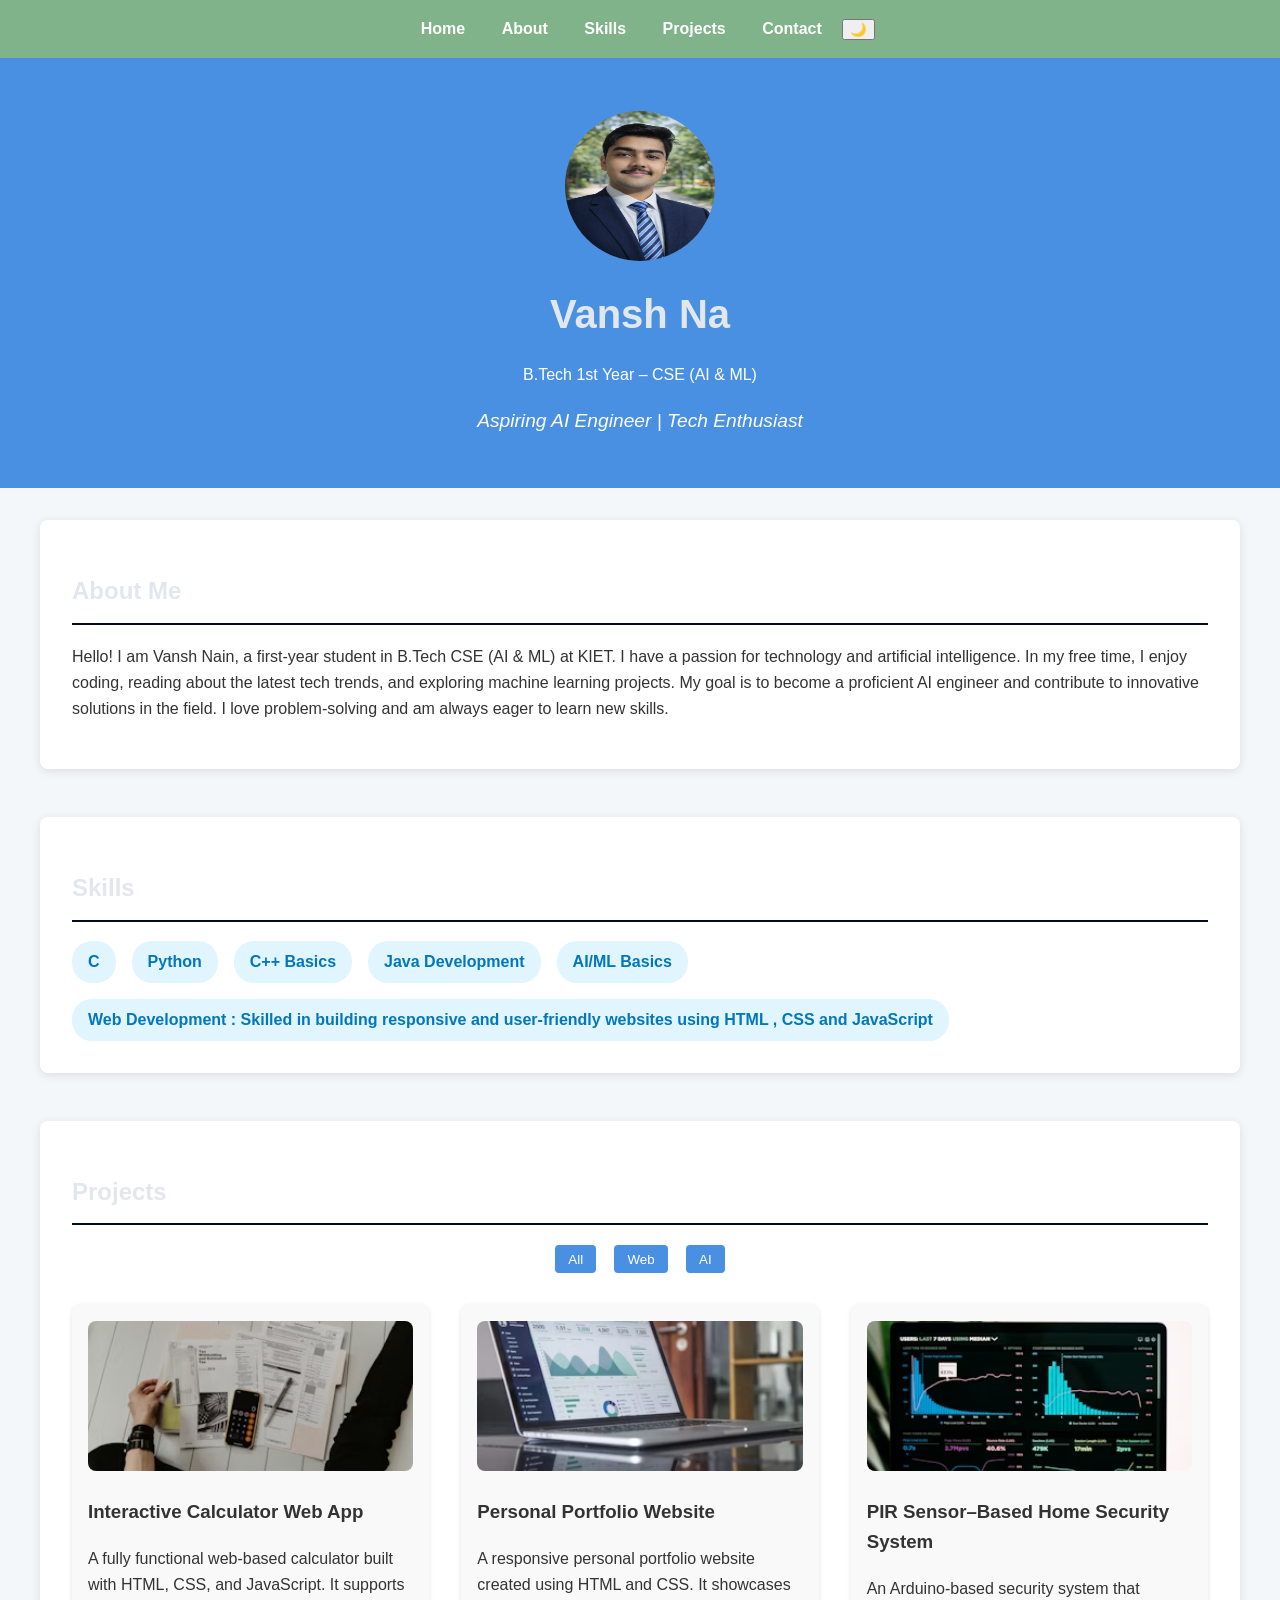
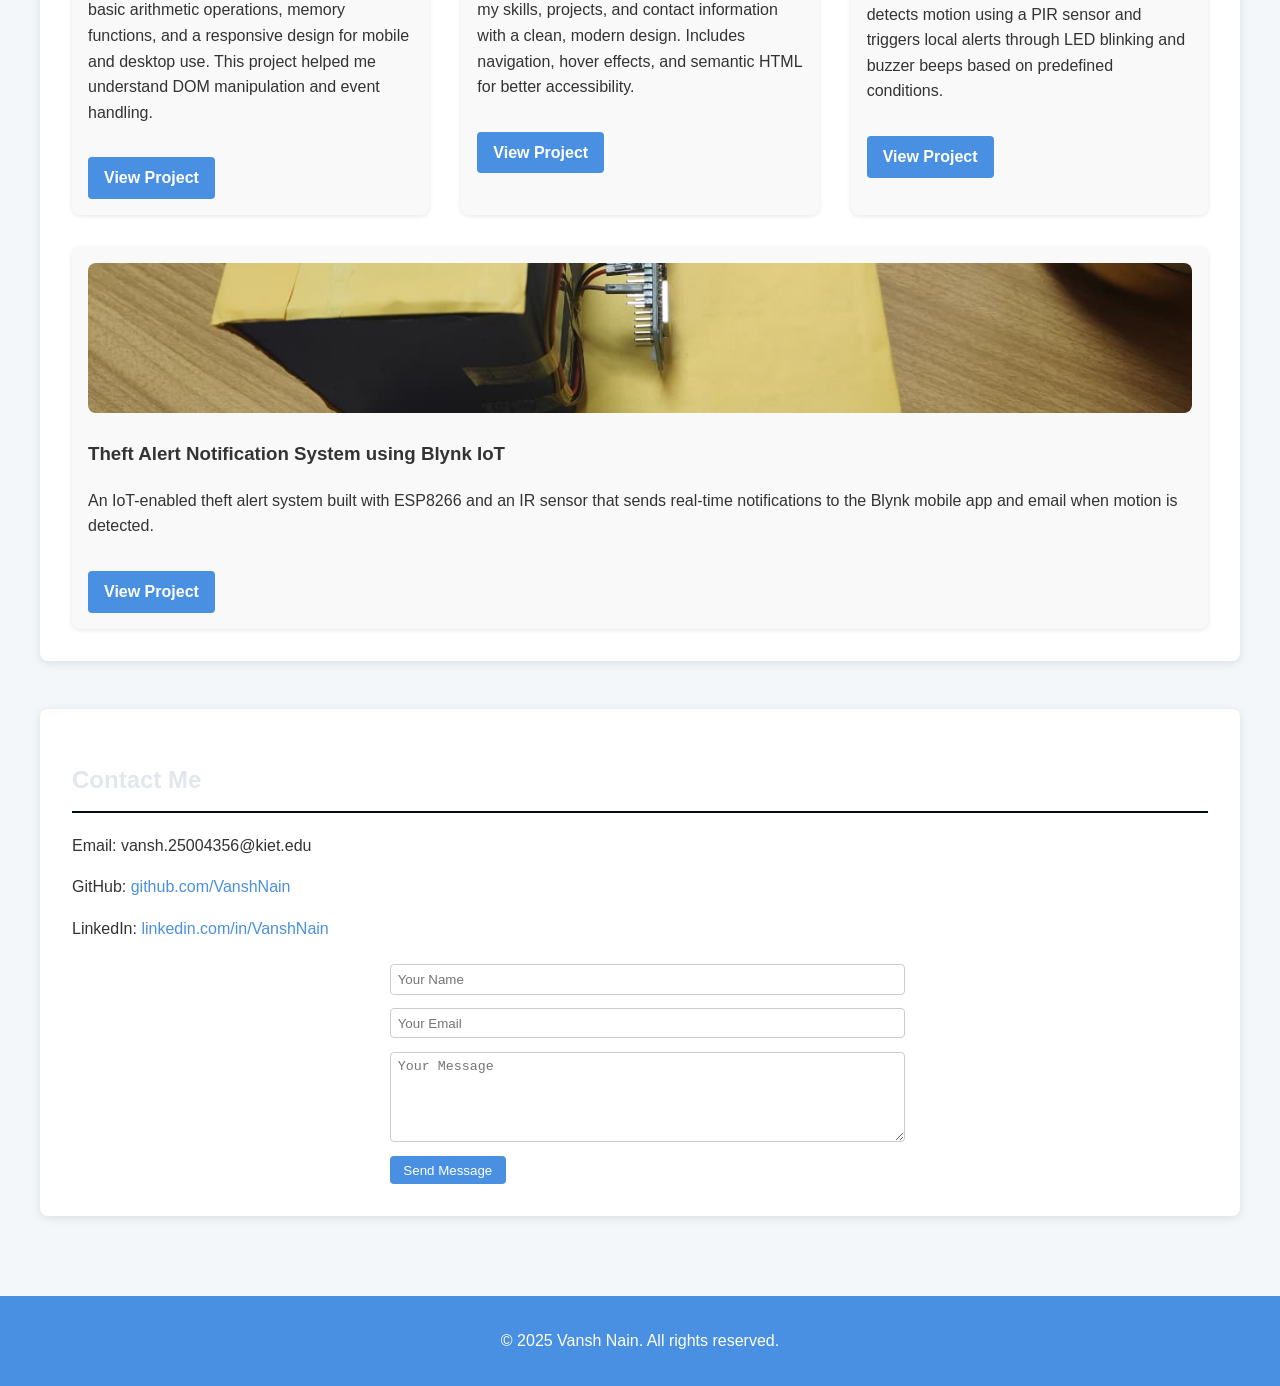
==== index.html @ 3b0089ec "Update and rename Portfolio-HomePage.html to index.html" ====
<!DOCTYPE html>
<html lang="en">
<head>
    <meta charset="UTF-8">
    <meta name="viewport" content="width=device-width, initial-scale=1.0">
    <title>My Portfolio</title>
    <link rel="stylesheet" href="style.css">
</head>
<body>
    <nav>
        <a href="#home">Home</a>
        <a href="#about">About</a>
        <a href="#skills">Skills</a>
        <a href="#projects">Projects</a>
        <a href="#contact">Contact</a>
        <button id="theme-toggle">🌙</button>
    </nav>
    <header id="home">
        <img src="Profile_photo.jpeg" alt="Profile Picture" class="profile-img">
        <h1><span id="typing-text">Vansh Nain</span></h1>
        <p>B.Tech 1st Year – CSE (AI & ML)</p>
        <p class="tagline">Aspiring AI Engineer | Tech Enthusiast</p>
    </header>

    <div class="container">
        <section id="about">
            <h2>About Me</h2>
            <p>Hello! I am Vansh Nain, a first-year student in B.Tech CSE (AI & ML) at KIET. I have a passion for technology and artificial intelligence. In my free time, I enjoy coding, reading about the latest tech trends, and exploring machine learning projects. My goal is to become a proficient AI engineer and contribute to innovative solutions in the field. I love problem-solving and am always eager to learn new skills.</p>
        </section>

        <section id="skills">
            <h2>Skills</h2>
            <div class="skills-list">
                <span class="skill">C</span>
                <span class="skill">Python </span>
                <span class="skill">C++ Basics</span>
                <span class="skill">Java Development</span>
                <span class="skill">AI/ML Basics</span>
                <span class="skill">Web Development : Skilled in building responsive and user-friendly websites using HTML , CSS and JavaScript</span>
            </div>
        </section>

        <section id="projects">
            <h2>Projects</h2>
            <div class="filter-buttons">
                <button data-filter="all">All</button>
                <button data-filter="web">Web</button>
                <button data-filter="ai">AI</button>
            </div>
            <div class="projects">
                <div class="project-card" data-category="web">
                    <img src="Image-1.avif" alt="Calculator Project">
                    <h3>Interactive Calculator Web App</h3>
                    <p>A fully functional web-based calculator built with HTML, CSS, and JavaScript. It supports basic arithmetic operations, memory functions, and a responsive design for mobile and desktop use. This project helped me understand DOM manipulation and event handling.</p>
                    <a href="https://github.com/VanshNain/Interactive-Calculator" class="btn" target="_blank">View Project</a>
                </div>
                <div class="project-card" data-category="web">
                    <img src="Image-2.avif" alt="Portfolio Project">
                    <h3>Personal Portfolio Website</h3>
                    <p>A responsive personal portfolio website created using HTML and CSS. It showcases my skills, projects, and contact information with a clean, modern design. Includes navigation, hover effects, and semantic HTML for better accessibility.</p>
                    <a href="https://github.com/VanshNain/Personal-Portfolio" class="btn" target="_blank">View Project</a>
                </div>
                <div class="project-card" data-category="IoT">
                    <img src="Image-3.avif" alt="IOT Project">
                    <h3>PIR Sensor–Based Home Security System</h3>
                    <p>An Arduino-based security system that detects motion using a PIR sensor and triggers local alerts through LED blinking and buzzer beeps based on predefined conditions.</p>
                    <a href="https://github.com/VanshNain/House-Price-Prediction" class="btn" target="_blank">View Project</a>
                </div>
                <div class="project-card" data-category="IoT">
                    <img src="Image-4.jpeg" alt="IoT Project">
                    <h3>Theft Alert Notification System using Blynk IoT</h3>
                    <p>An IoT-enabled theft alert system built with ESP8266 and an IR sensor that sends real-time notifications to the Blynk mobile app and email when motion is detected.</p>
                    <a href="https://github.com/VanshNain/Banking-System-Analysis" class="btn" target="_blank">View Project</a>
                </div>
            </div>
        </section>

        <section id="contact">
            <h2>Contact Me</h2>
            <p>Email: vansh.25004356@kiet.edu</p>
            <p>GitHub: <a href="https://github.com/vansh25004356-prob" target="_blank">github.com/VanshNain</a></p>
            <p>LinkedIn: <a href="https://www.linkedin.com/in/vansh-nain-3a20a837a" target="_blank">linkedin.com/in/VanshNain</a></p>
            <form class="contact-form">
                <input type="text" placeholder="Your Name" required>
                <input type="email" placeholder="Your Email" required>
                <textarea placeholder="Your Message" rows="5" required></textarea>
                <button type="submit">Send Message</button>
            </form>
        </section>
    </div>

    <footer>
        <p>&copy; 2025 Vansh Nain. All rights reserved.</p>
    </footer>
    <script src="script.js"></script>
</body>
</html>
---- style.css ----
body {
    font-family: 'Arial', sans-serif;
    margin: 0;
    padding: 0;
    background-color: #f4f7fa;
    color: #333;
    line-height: 1.6;
}

/* Navigation */
nav {
    background-color: #80b38a;
    padding: 1em;
    text-align: center;
}
nav a {
    color: white;
    margin: 0 1em;
    text-decoration: none;
    font-weight: bold;
    transition: color 0.3s;
}
nav a:hover {
    color: #e1f5fe;
}

/* Header */
header {
    background-color: #4a90e2;
    color: white;
    text-align: center;
    padding: 2em 1em;
}

/* Layout */
.container {
    max-width: 1200px;
    margin: 0 auto;
    padding: 2em;
}
section {
    margin-bottom: 3em;
    padding: 2em;
    background-color: white;
    border-radius: 8px;
    box-shadow: 0 2px 10px rgba(0,0,0,0.1);
}

/* Headings */
h1, h2 {
    color: #e2e7ed;
}
h1 {
    margin: 0;
    font-size: 2.5em;
}
h2 {
    border-bottom: 2px solid #030e18;
    padding-bottom: 0.5em;
}

/* Tagline */
.tagline {
    font-style: italic;
    font-size: 1.2em;
    margin: 1em 0;
}

/* Profile image */
.profile-img {
    width: 150px;
    height: 150px;
    border-radius: 50%;
    margin: 1em auto;
    display: block;
    border: 5px solid #4a90e2;
}

/* Skills */
.skills-list {
    display: flex;
    flex-wrap: wrap;
    gap: 1em;
}
.skill {
    background-color: #e1f5fe;
    padding: 0.5em 1em;
    border-radius: 20px;
    font-weight: bold;
    color: #0277bd;
}

/* Projects */
.projects {
    display: flex;
    flex-wrap: wrap;
    gap: 2em;
}
.project-card {
    flex: 1 1 300px;
    background-color: #f9f9f9;
    padding: 1em;
    border-radius: 8px;
    box-shadow: 0 1px 5px rgba(0,0,0,0.1);
    transition: transform 0.3s;
}
.project-card:hover {
    transform: translateY(-5px);
}
.project-card img {
    width: 100%;
    height: 150px;
    object-fit: cover;
    border-radius: 8px;
}
.project-card h3 {
    margin-top: 1em;
}

/* Buttons */
.btn {
    display: inline-block;
    background-color: #4a90e2;
    color: white;
    padding: 0.5em 1em;
    text-decoration: none;
    border-radius: 4px;
    font-weight: bold;
    transition: background-color 0.3s;
    margin-top: 1em;
}
.btn:hover {
    background-color: #357abd;
}

/* Contact form */
.contact-form {
    max-width: 500px;
    margin: 0 auto;
}
.contact-form input,
.contact-form textarea {
    width: 100%;
    padding: 0.5em;
    margin: 0.5em 0;
    border: 1px solid #ccc;
    border-radius: 4px;
}
.contact-form button {
    background-color: #4a90e2;
    color: white;
    padding: 0.5em 1em;
    border: none;
    border-radius: 4px;
    cursor: pointer;
    transition: background-color 0.3s;
}
.contact-form button:hover {
    background-color: #357abd;
}

/* Footer */
footer {
    text-align: center;
    padding: 1em;
    background-color: #4a90e2;
    color: white;
}

/* Links */
a {
    color: #4a90e2;
    text-decoration: none;
}
a:hover {
    text-decoration: underline;
}

/* Dark mode styles */
body.dark {
    background-color: #121212;
    color: #ffffff;
}
body.dark nav {
    background-color: #333;
}
body.dark section {
    background-color: #1e1e1e;
    color: #ffffff;
}
body.dark .project-card {
    background-color: #2a2a2a;
}
body.dark .skill {
    background-color: #333;
    color: #4a90e2;
}
body.dark footer {
    background-color: #333;
    color: #ffffff;
}

/* Filter buttons */
.filter-buttons {
    text-align: center;
    margin-bottom: 2em;
}
.filter-buttons button {
    background-color: #4a90e2;
    color: white;
    border: none;
    padding: 0.5em 1em;
    margin: 0 0.5em;
    border-radius: 4px;
    cursor: pointer;
    transition: background-color 0.3s;
}
.filter-buttons button:hover,
.filter-buttons button.active {
    background-color: #357abd;
}
body.dark .filter-buttons button {
    background-color: #555;
}
body.dark .filter-buttons button:hover,
body.dark .filter-buttons button.active {
    background-color: #777;
}

/* Animations */
.fade-in {
    opacity: 0;
    transform: translateY(20px);
    transition: opacity 0.6s ease, transform 0.6s ease;
}
.fade-in.visible {
    opacity: 1;
    transform: translateY(0);
}

/* Typing animation */
.typing {
    border-right: 2px solid #4a90e2;
    animation: blink 1s infinite;
}
@keyframes blink {
    0%, 50% { border-color: transparent; }
    51%, 100% { border-color: #4a90e2; }
}

/* Hover and click effects */
.project-card {
    transition: transform 0.3s, box-shadow 0.3s;
}
.project-card:hover {
    transform: translateY(-10px);
    box-shadow: 0 4px 20px rgba(0,0,0,0.2);
}
.project-card:active {
    transform: scale(0.95);
}
.btn {
    transition: transform 0.2s;
}
.btn:active {
    transform: scale(0.95);
}
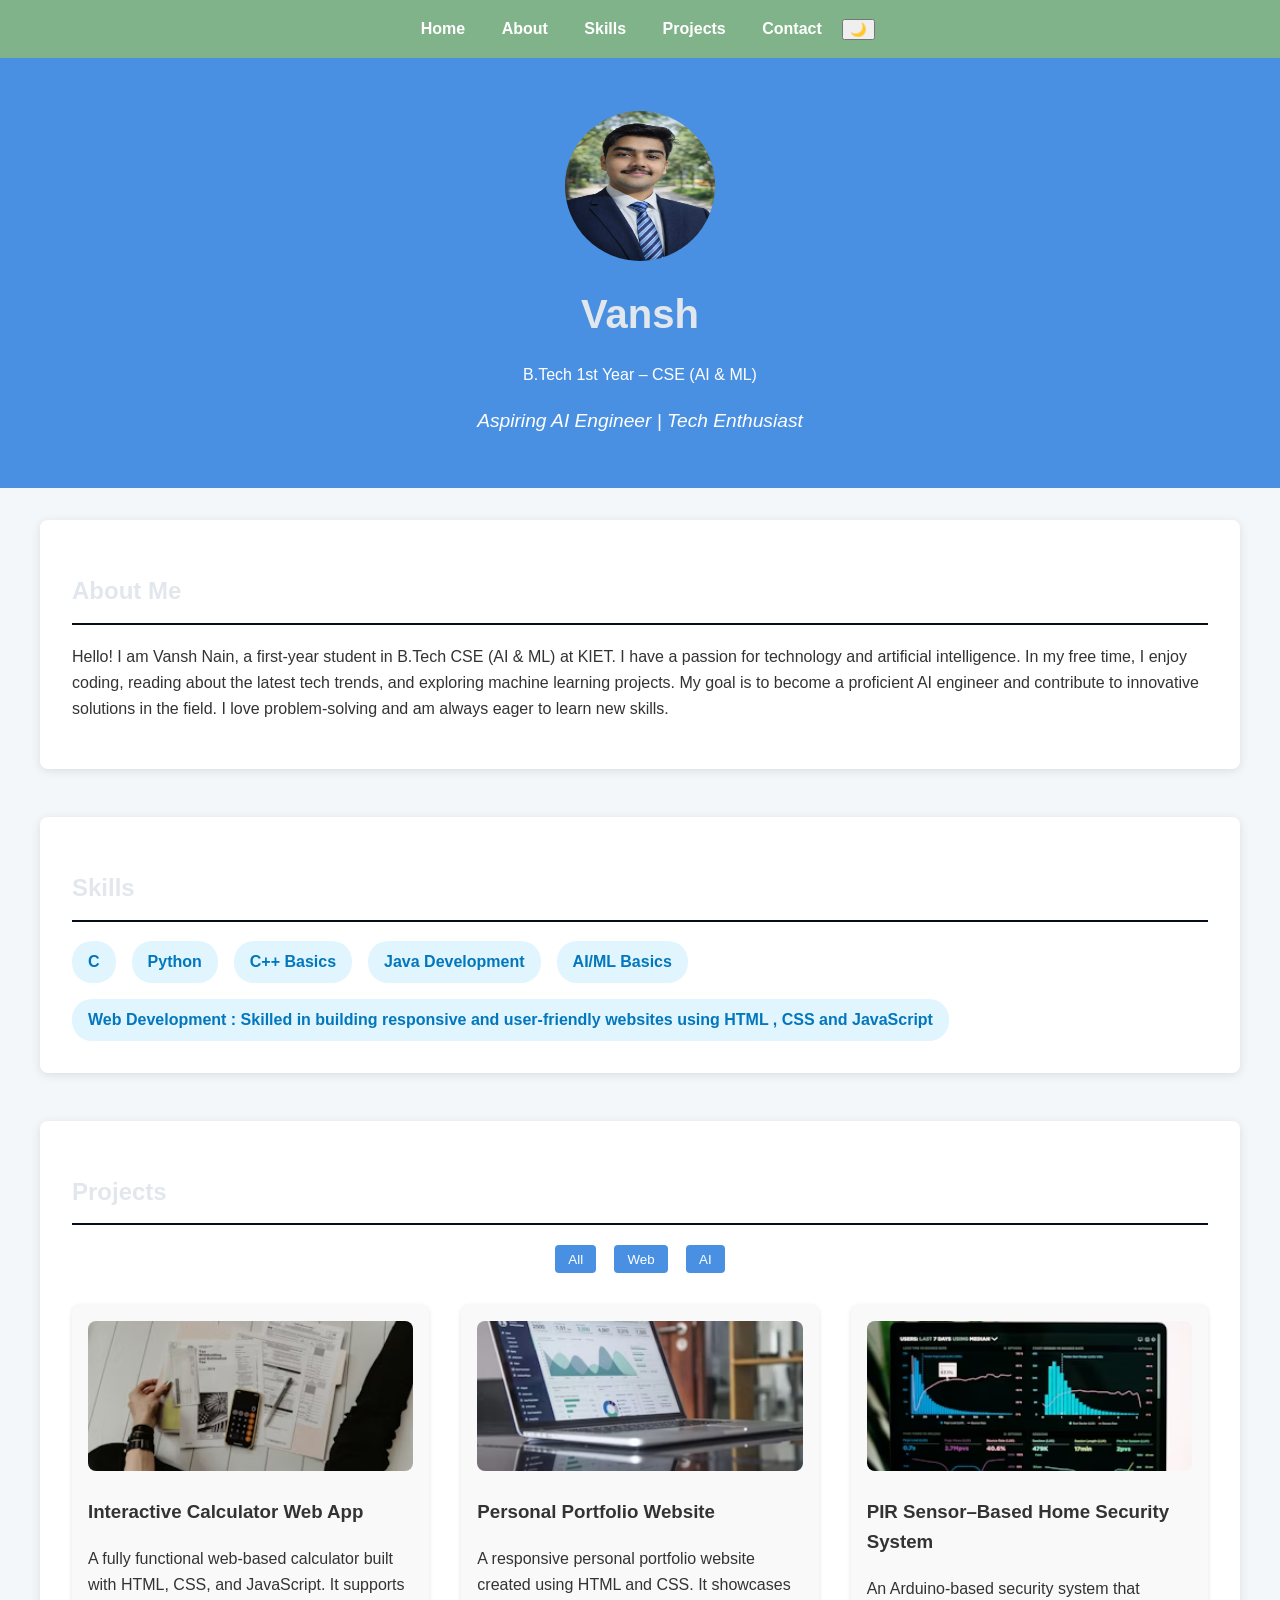
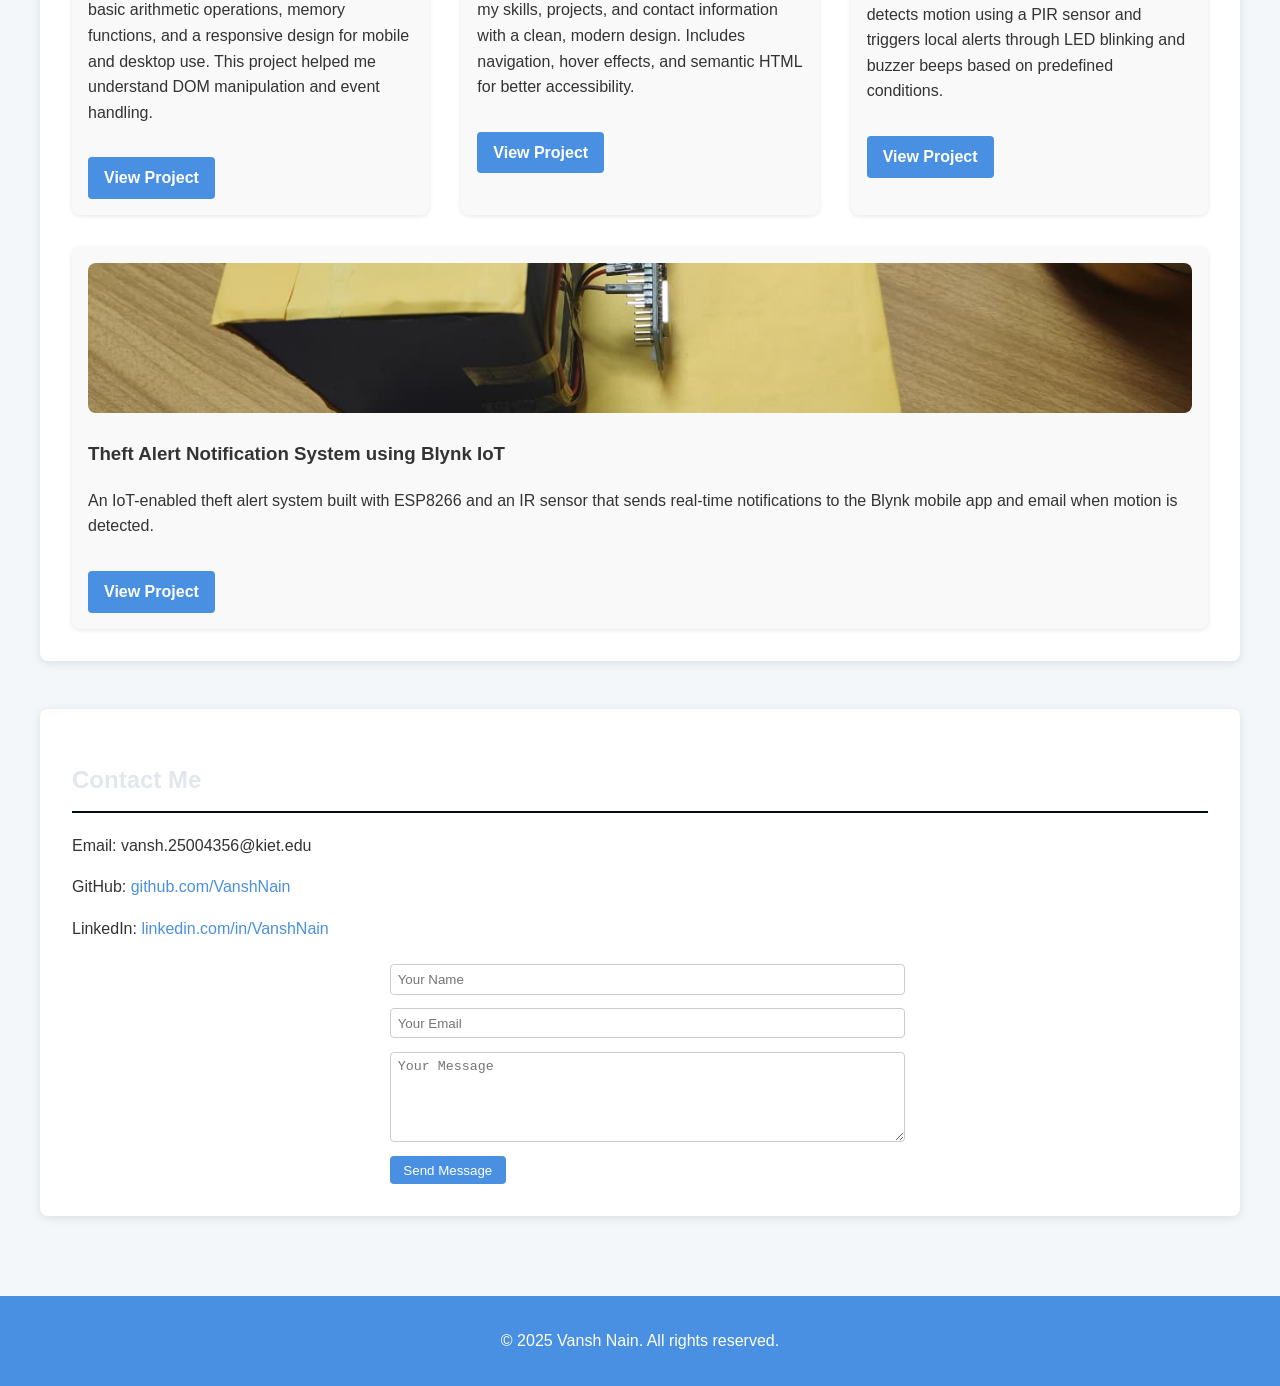
==== commit 508c1fd4: "Update index.html" ====
--- a/index.html
+++ b/index.html
@@ -52,25 +52,25 @@
                     <img src="Image-1.avif" alt="Calculator Project">
                     <h3>Interactive Calculator Web App</h3>
                     <p>A fully functional web-based calculator built with HTML, CSS, and JavaScript. It supports basic arithmetic operations, memory functions, and a responsive design for mobile and desktop use. This project helped me understand DOM manipulation and event handling.</p>
-                    <a href="https://github.com/VanshNain/Interactive-Calculator" class="btn" target="_blank">View Project</a>
+                    <a href="https://github.com/vansh25004356-prob/Interactive-scientific-calculator.git" class="btn" target="_blank">View Project</a>
                 </div>
                 <div class="project-card" data-category="web">
                     <img src="Image-2.avif" alt="Portfolio Project">
                     <h3>Personal Portfolio Website</h3>
                     <p>A responsive personal portfolio website created using HTML and CSS. It showcases my skills, projects, and contact information with a clean, modern design. Includes navigation, hover effects, and semantic HTML for better accessibility.</p>
-                    <a href="https://github.com/VanshNain/Personal-Portfolio" class="btn" target="_blank">View Project</a>
+                    <a href="https://github.com/vansh25004356-prob/Portfolio.git" class="btn" target="_blank">View Project</a>
                 </div>
                 <div class="project-card" data-category="IoT">
                     <img src="Image-3.avif" alt="IOT Project">
                     <h3>PIR Sensor–Based Home Security System</h3>
                     <p>An Arduino-based security system that detects motion using a PIR sensor and triggers local alerts through LED blinking and buzzer beeps based on predefined conditions.</p>
-                    <a href="https://github.com/VanshNain/House-Price-Prediction" class="btn" target="_blank">View Project</a>
+                    <a href="https://github.com/vansh25004356-prob/Arduino-Based-Security-System.git" class="btn" target="_blank">View Project</a>
                 </div>
                 <div class="project-card" data-category="IoT">
                     <img src="Image-4.jpeg" alt="IoT Project">
                     <h3>Theft Alert Notification System using Blynk IoT</h3>
                     <p>An IoT-enabled theft alert system built with ESP8266 and an IR sensor that sends real-time notifications to the Blynk mobile app and email when motion is detected.</p>
-                    <a href="https://github.com/VanshNain/Banking-System-Analysis" class="btn" target="_blank">View Project</a>
+                    <a href="https://github.com/vansh25004356-prob/Theft-alert-notification-system-using-blynk.git" class="btn" target="_blank">View Project</a>
                 </div>
             </div>
         </section>
@@ -97,3 +97,4 @@
 </html>
 
 
+
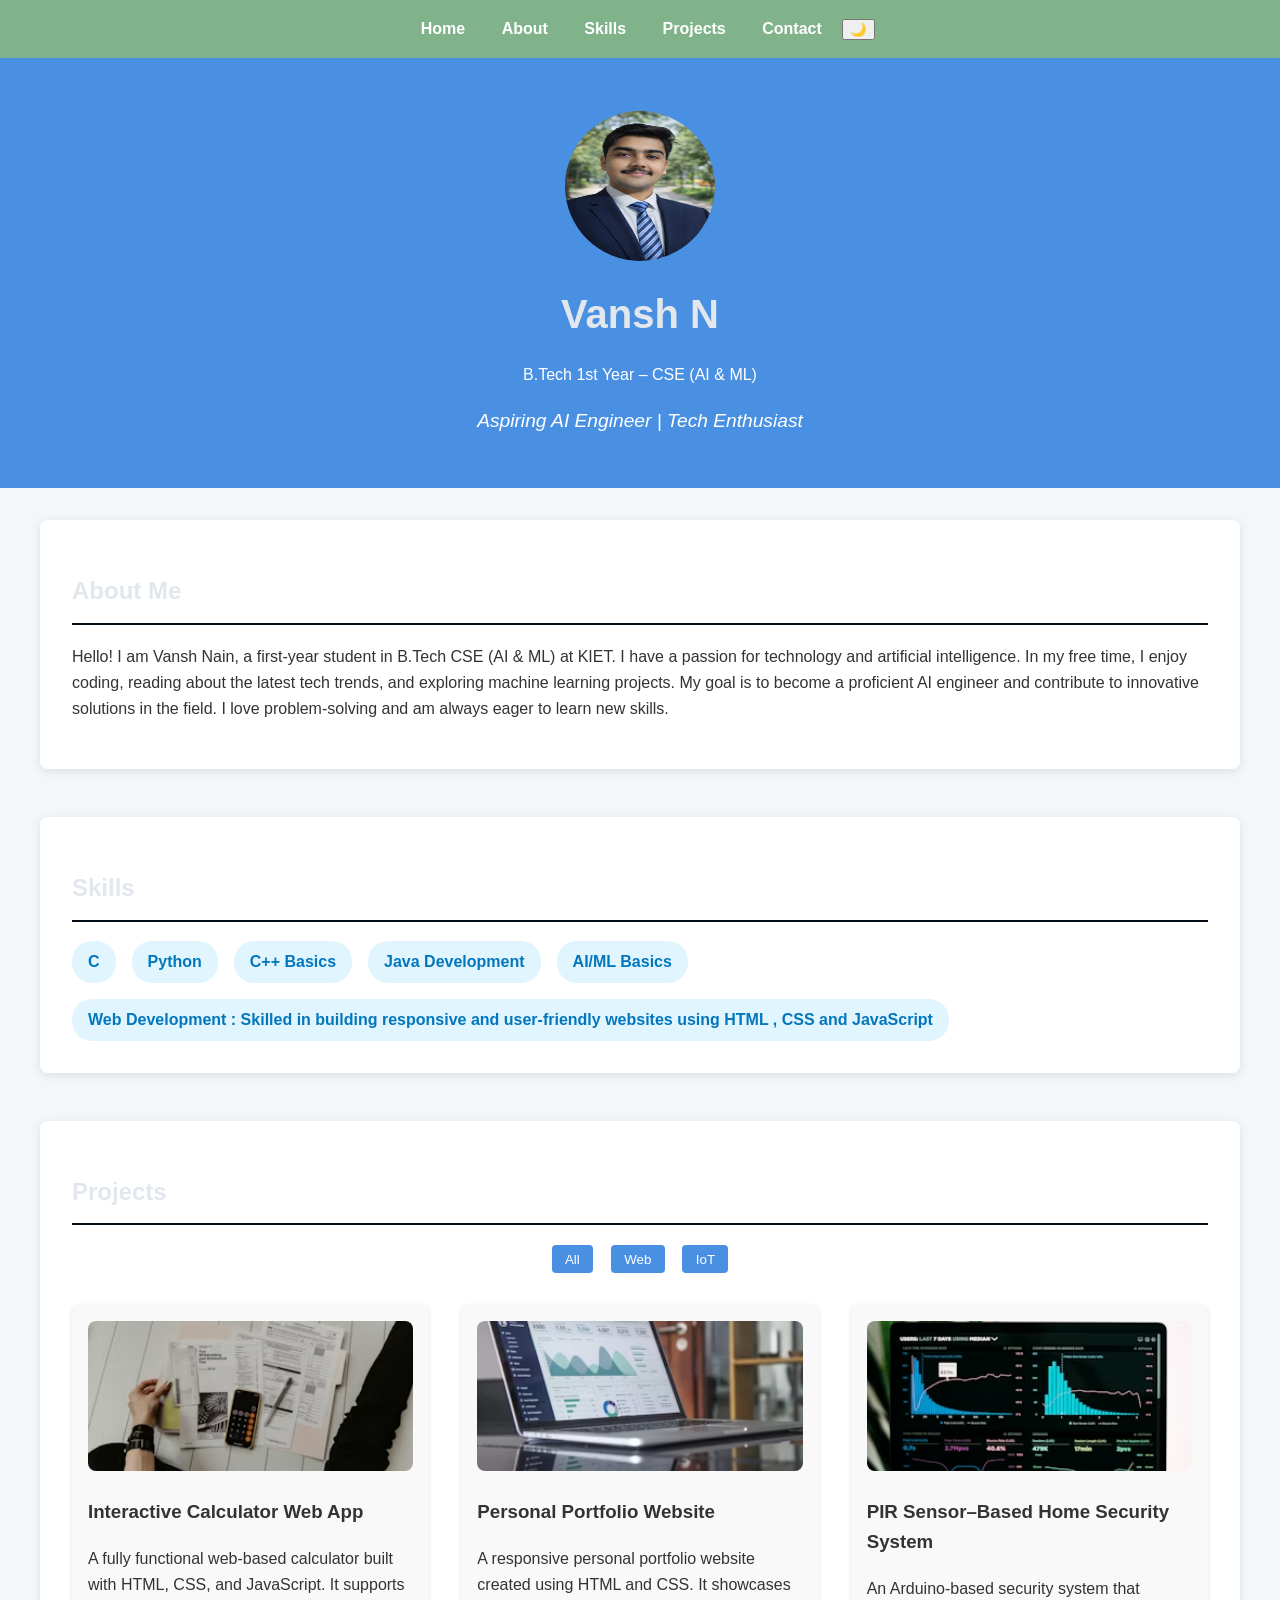
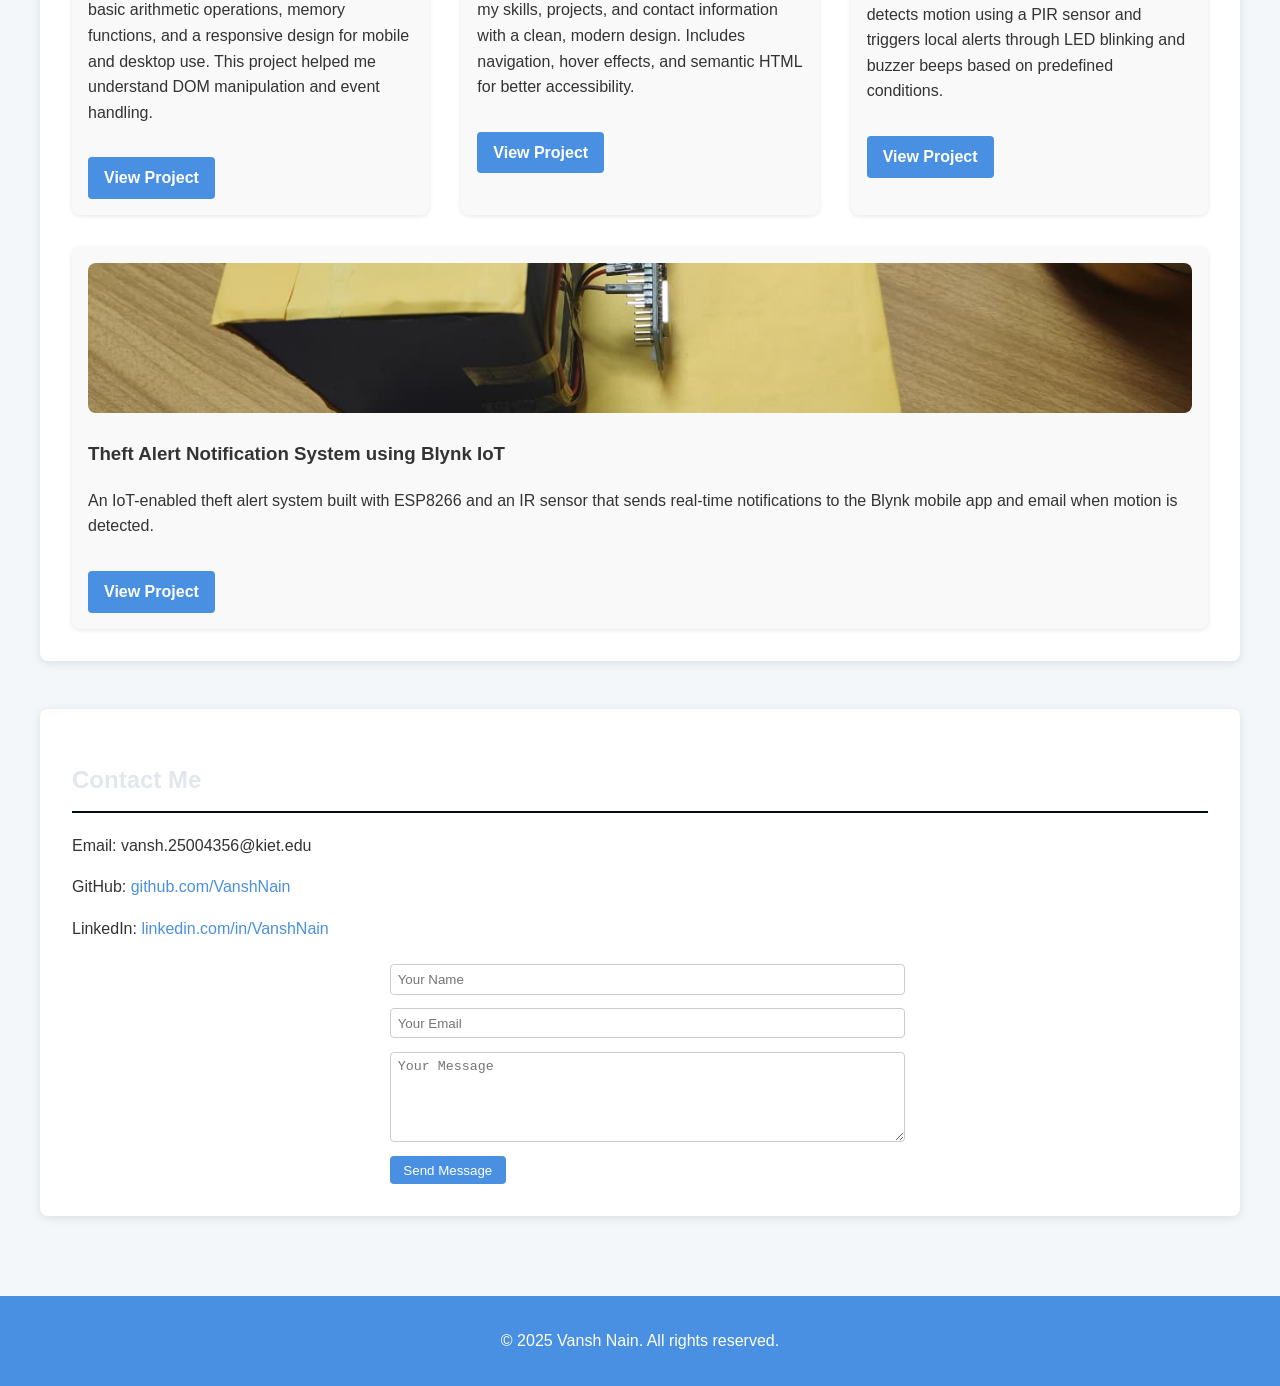
==== commit 6b0c14d8: "Update index.html" ====
--- a/index.html
+++ b/index.html
@@ -45,7 +45,7 @@
             <div class="filter-buttons">
                 <button data-filter="all">All</button>
                 <button data-filter="web">Web</button>
-                <button data-filter="ai">AI</button>
+                <button data-filter="ai">IoT</button>
             </div>
             <div class="projects">
                 <div class="project-card" data-category="web">
@@ -98,3 +98,4 @@
 
 
 
+
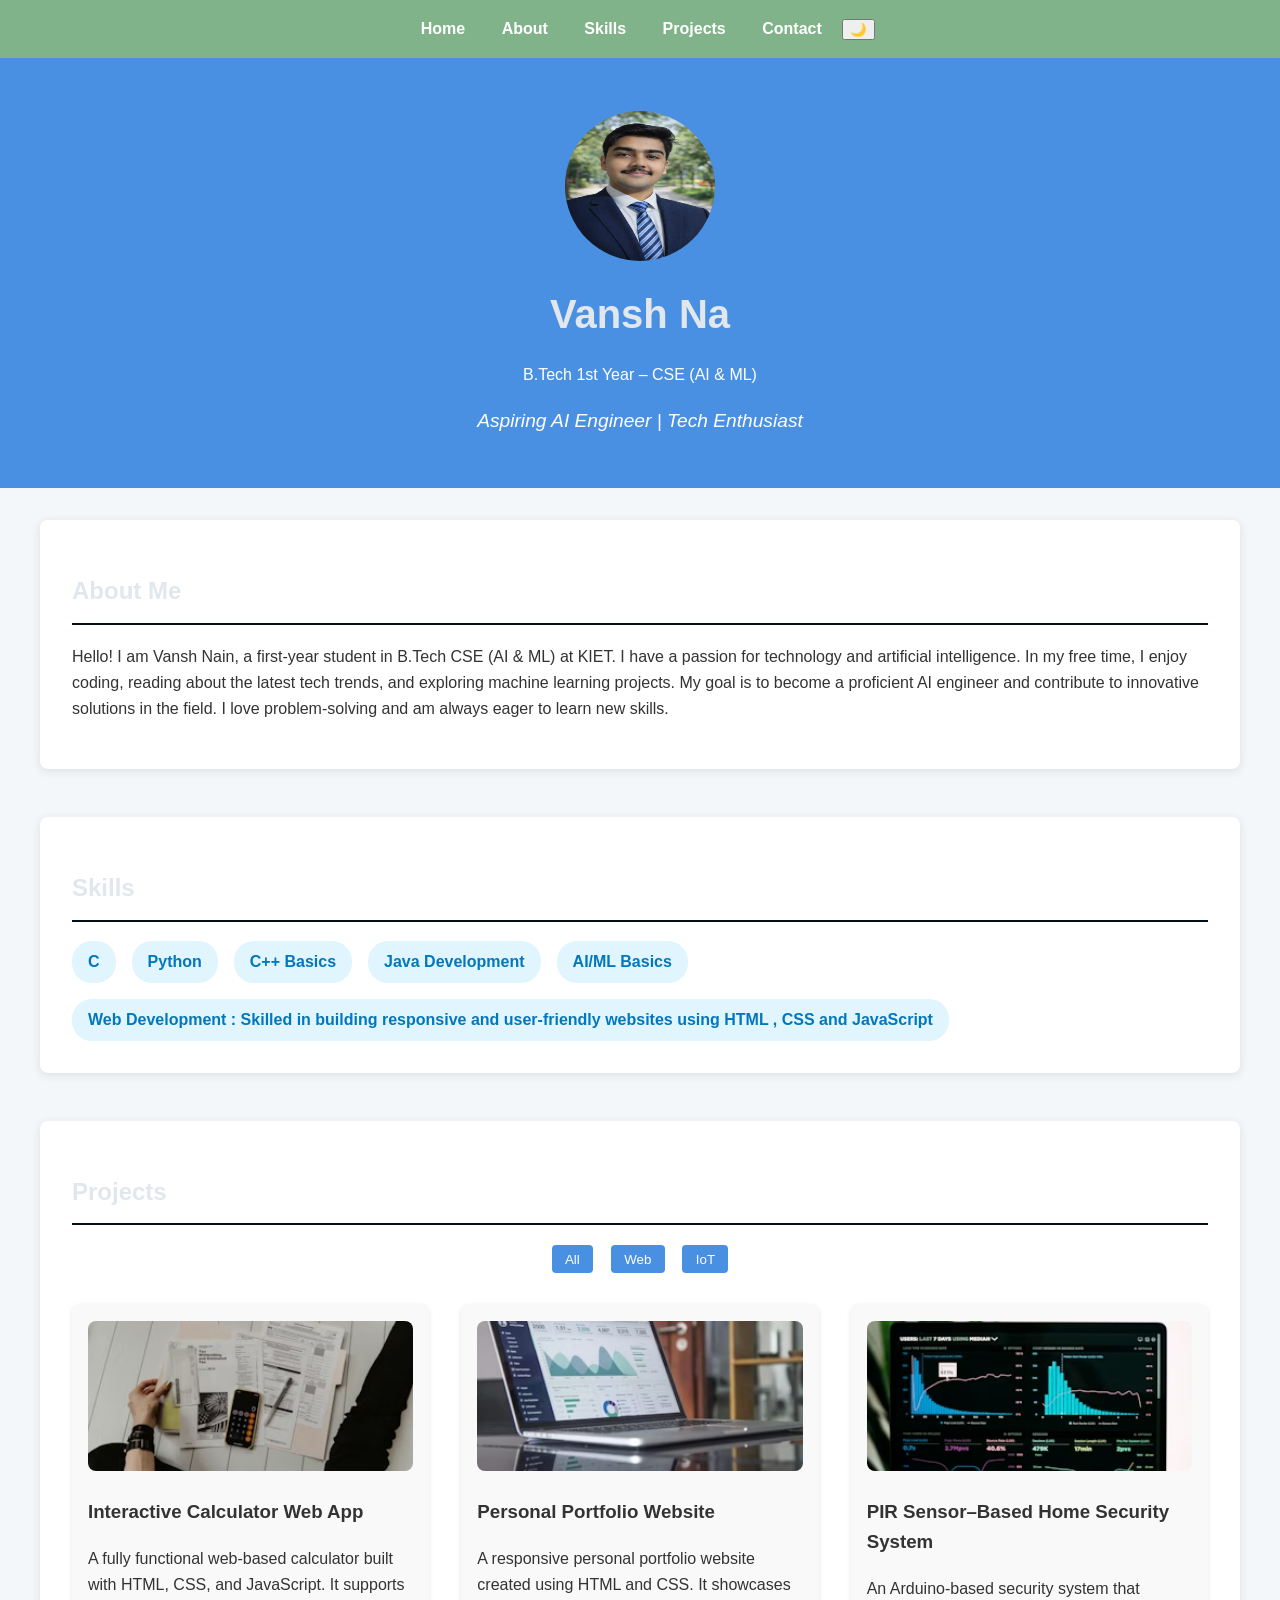
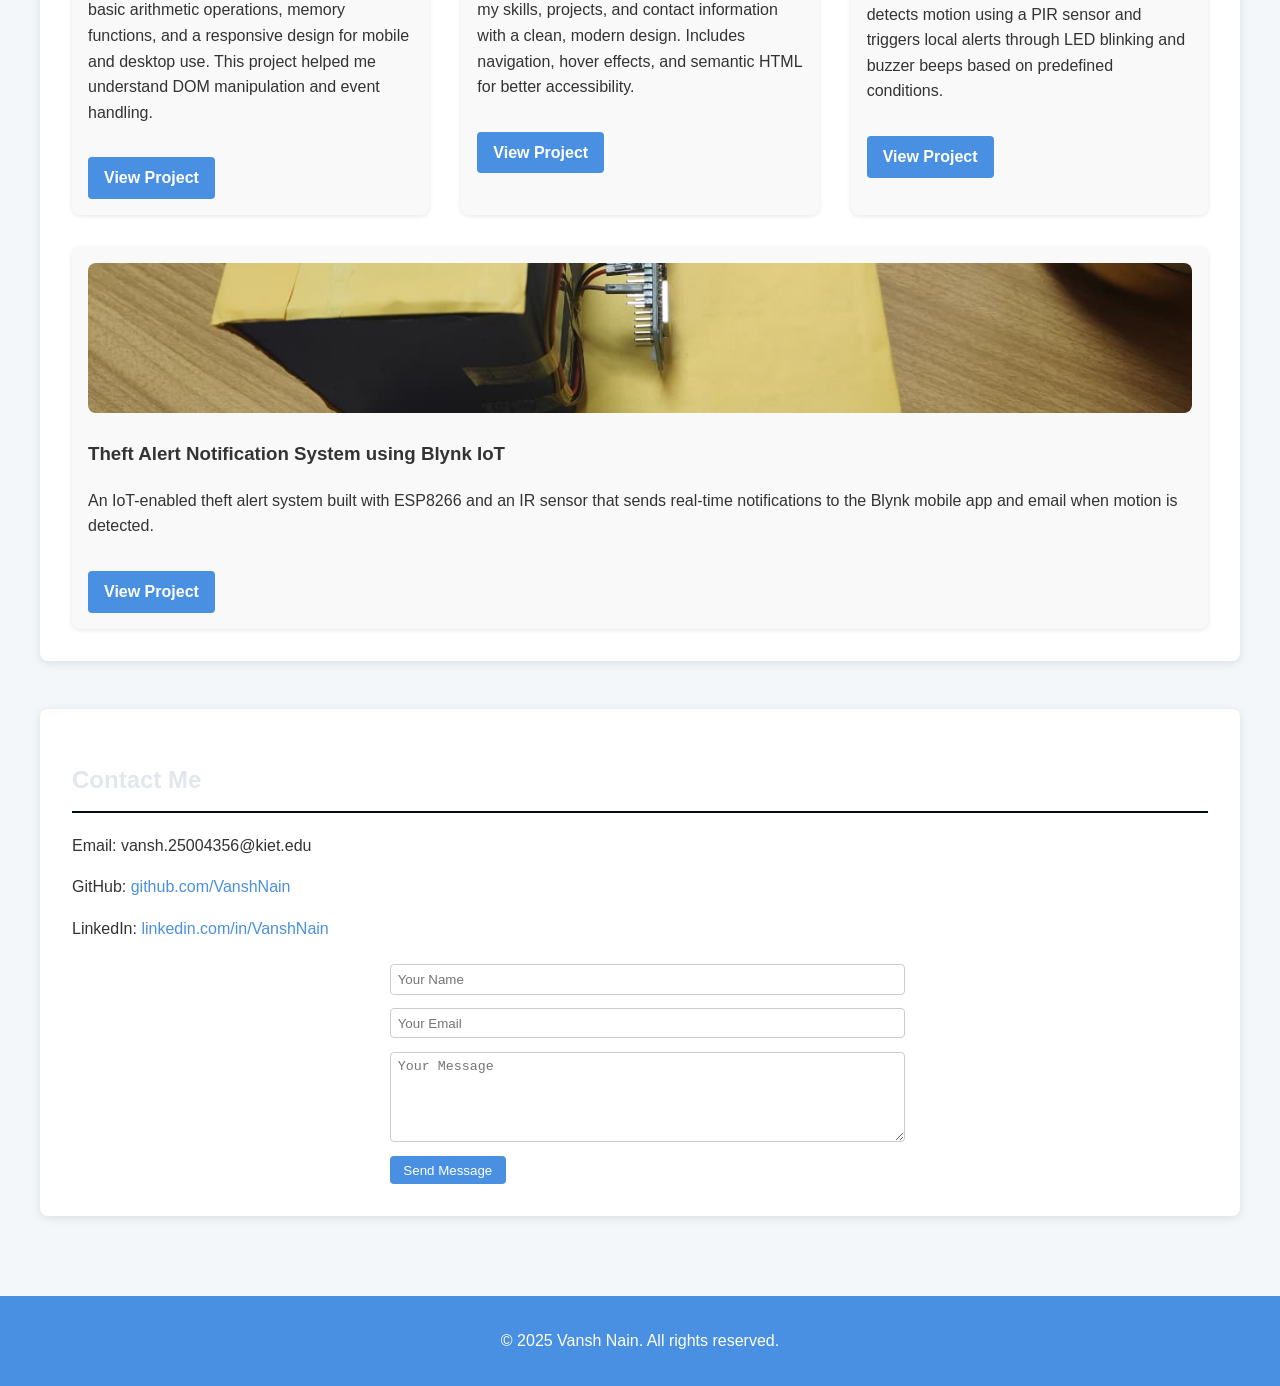
==== commit 53a797af: "Update index.html" ====
--- a/index.html
+++ b/index.html
@@ -45,7 +45,7 @@
             <div class="filter-buttons">
                 <button data-filter="all">All</button>
                 <button data-filter="web">Web</button>
-                <button data-filter="ai">IoT</button>
+                <button data-filter="IoT">IoT</button>
             </div>
             <div class="projects">
                 <div class="project-card" data-category="web">
@@ -99,3 +99,4 @@
 
 
 
+
